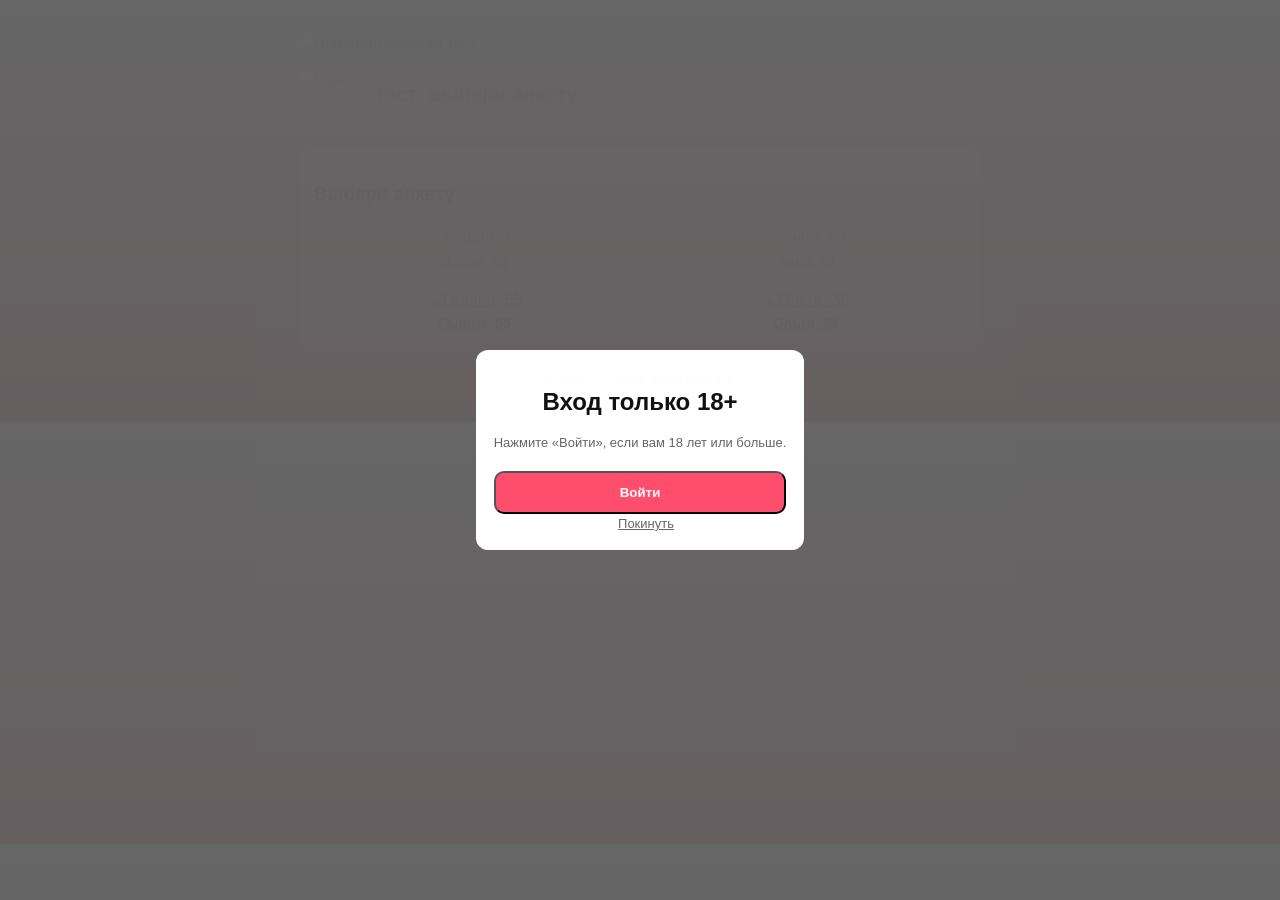
==== index.html @ aad027cb "Add files via upload" ====
<!doctype html>
<html lang="ru">
<head>
<meta charset="utf-8">
<meta name="viewport" content="width=device-width,initial-scale=1">
<title>Знакомства рядом — быстрый тест</title>
<meta name="description" content="Пройди быстрый тест и найди пару. Только 18+.">
<link rel="icon" href="images/maria45.jpg">
<style>
:root { --accent:#ff4d6d; --bg:#fff; --muted:#666; --card:#ffffff; }
* { box-sizing:border-box; font-family:Inter, Roboto, Arial, sans-serif }
body { margin:0; background:linear-gradient(180deg,#fff,#ffeef2); color:#111 }
.container { max-width:720px; margin:0 auto; padding:18px }
.header { display:flex; gap:12px; align-items:center; margin-top:18px }
.logo { width:64px; height:64px; border-radius:12px; overflow:hidden; flex:0 0 64px }
.logo img { width:100%; height:100%; object-fit:cover }
.h1 { font-size:20px; font-weight:700 }
.card { background:var(--card); padding:16px; border-radius:14px; box-shadow:0 8px 24px rgba(18,18,18,0.06); margin-top:14px }
.btn { display:inline-block; padding:12px 18px; border-radius:10px; background:var(--accent); color:#fff; text-decoration:none; font-weight:700; width:100%; margin-top:8px }
.small { font-size:13px; color:var(--muted) }
.grid { display:grid; grid-template-columns:1fr 1fr; gap:10px; margin-top:12px }
.avatar { border-radius:10px; overflow:hidden; background:#fff; text-align:center; padding:6px; }
.avatar img { width:100%; border-radius:10px; transition:transform .2s }
.avatar img:hover { transform:scale(1.05) }
.avatar p { margin:6px 0 0; font-size:14px; font-weight:600; }
.footer { margin:18px 0; text-align:center; color:var(--muted); font-size:13px }
.age-gate { position:fixed; inset:0; background:rgba(0,0,0,0.6); display:flex; align-items:center; justify-content:center; padding:20px }
.age-gate .box { background:#fff; padding:18px; border-radius:12px; max-width:420px; text-align:center }
.cover { margin-top:16px; border-radius:14px; overflow:hidden }
.cover img { width:100%; border-radius:14px }
</style>
</head>
<body>
<div id="ageGate" class="age-gate" aria-hidden="false">
  <div class="box">
    <h2>Вход только 18+</h2>
    <p class="small">Нажмите «Войти», если вам 18 лет или больше.</p>
    <div style="margin-top:12px">
      <button id="enterBtn" class="btn">Войти</button>
      <a href="#" id="leaveBtn" style="margin-left:12px" class="small">Покинуть</a>
    </div>
  </div>
</div>

<div class="container" id="page" style="opacity:0.01">
  <!-- Обложка -->
  <div class="cover">
    <img src="images/cover.jpg" alt="Психологический тест">
  </div>

  <div class="header">
    <div class="logo"><img src="images/maria45.jpg" alt="logo"></div>
    <div>
      <div class="h1">Тест: выбери анкету</div>
      <div class="small">Выбор девушки рядом</div>
    </div>
  </div>

  <div class="card" role="main">
    <h3>Выбери анкету</h3>
    <div class="grid">
      <a href="https://chmpmrm.flirt-hotlady.com/wdk2cxh" target="_blank" rel="noopener" class="avatar">
        <img src="images/maria45.jpg" alt="Мария, 45">
        <p>Мария, 45</p>
      </a>
      <a href="https://chmpmrm.flirt-hotlady.com/wdk2cxh" target="_blank" rel="noopener" class="avatar">
        <img src="images/anna40.jpg" alt="Анна, 40">
        <p>Анна, 40</p>
      </a>
      <a href="https://chmpmrm.flirt-hotlady.com/wdk2cxh" target="_blank" rel="noopener" class="avatar">
        <img src="images/galina55.jpg" alt="Галина, 55">
        <p>Галина, 55</p>
      </a>
      <a href="https://chmpmrm.flirt-hotlady.com/wdk2cxh" target="_blank" rel="noopener" class="avatar">
        <img src="images/olga38.jpg" alt="Ольга, 38">
        <p>Ольга, 38</p>
      </a>
    </div>
  </div>

  <div class="footer small">© 2025 — Только для взрослых.</div>
</div>

<script>
document.getElementById('enterBtn').addEventListener('click', ()=>{
  document.getElementById('ageGate').style.display='none';
  document.getElementById('page').style.opacity=1;
});
document.getElementById('leaveBtn').addEventListener('click', ()=>{ window.location.href='https://google.com'; });
</script>
</body>
</html>
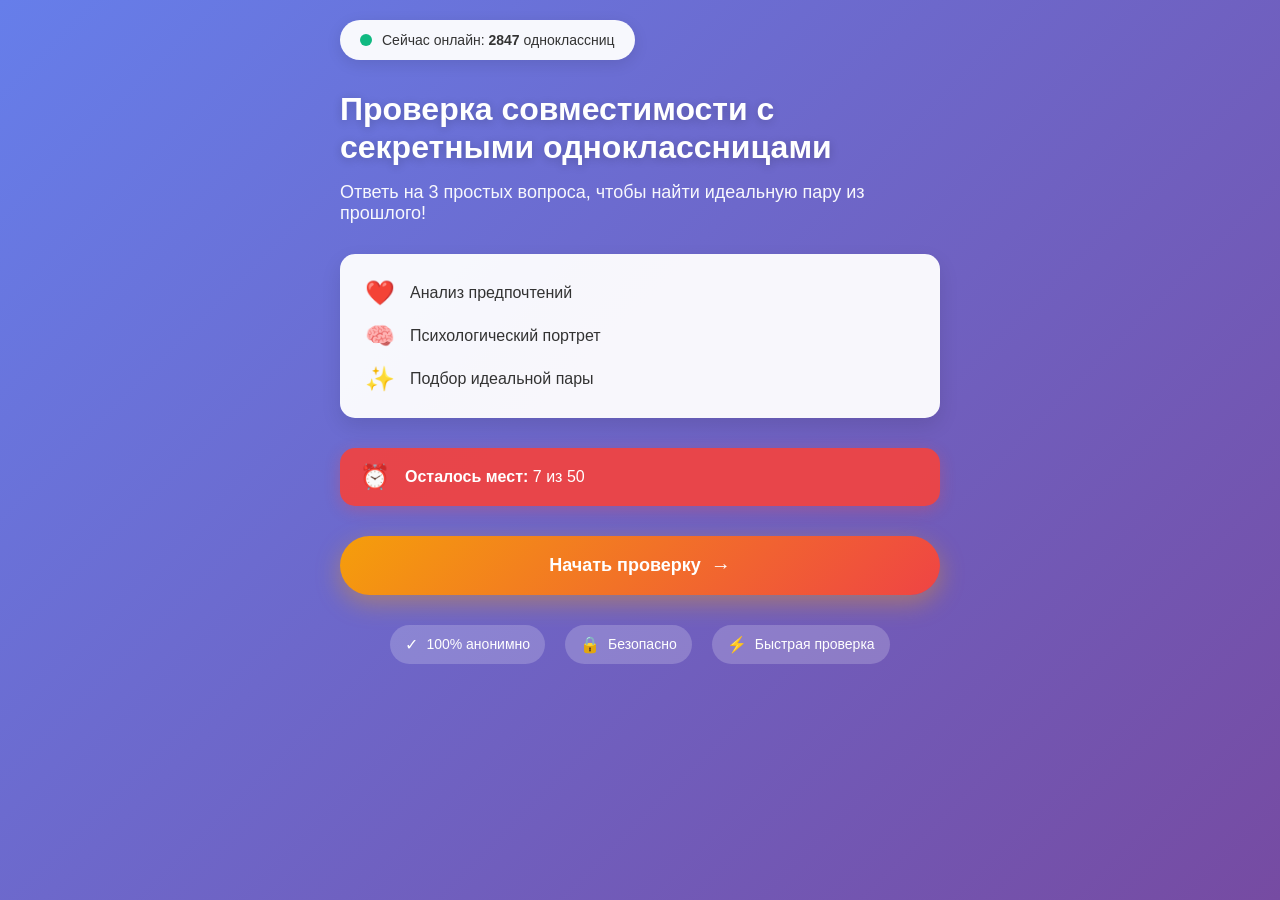
==== commit 2ada1ca7: "Add files via upload" ====
--- a/index.html
+++ b/index.html
@@ -1,92 +1,268 @@
-<!doctype html>
+<!DOCTYPE html>
 <html lang="ru">
 <head>
-<meta charset="utf-8">
-<meta name="viewport" content="width=device-width,initial-scale=1">
-<title>Знакомства рядом — быстрый тест</title>
-<meta name="description" content="Пройди быстрый тест и найди пару. Только 18+.">
-<link rel="icon" href="images/maria45.jpg">
-<style>
-:root { --accent:#ff4d6d; --bg:#fff; --muted:#666; --card:#ffffff; }
-* { box-sizing:border-box; font-family:Inter, Roboto, Arial, sans-serif }
-body { margin:0; background:linear-gradient(180deg,#fff,#ffeef2); color:#111 }
-.container { max-width:720px; margin:0 auto; padding:18px }
-.header { display:flex; gap:12px; align-items:center; margin-top:18px }
-.logo { width:64px; height:64px; border-radius:12px; overflow:hidden; flex:0 0 64px }
-.logo img { width:100%; height:100%; object-fit:cover }
-.h1 { font-size:20px; font-weight:700 }
-.card { background:var(--card); padding:16px; border-radius:14px; box-shadow:0 8px 24px rgba(18,18,18,0.06); margin-top:14px }
-.btn { display:inline-block; padding:12px 18px; border-radius:10px; background:var(--accent); color:#fff; text-decoration:none; font-weight:700; width:100%; margin-top:8px }
-.small { font-size:13px; color:var(--muted) }
-.grid { display:grid; grid-template-columns:1fr 1fr; gap:10px; margin-top:12px }
-.avatar { border-radius:10px; overflow:hidden; background:#fff; text-align:center; padding:6px; }
-.avatar img { width:100%; border-radius:10px; transition:transform .2s }
-.avatar img:hover { transform:scale(1.05) }
-.avatar p { margin:6px 0 0; font-size:14px; font-weight:600; }
-.footer { margin:18px 0; text-align:center; color:var(--muted); font-size:13px }
-.age-gate { position:fixed; inset:0; background:rgba(0,0,0,0.6); display:flex; align-items:center; justify-content:center; padding:20px }
-.age-gate .box { background:#fff; padding:18px; border-radius:12px; max-width:420px; text-align:center }
-.cover { margin-top:16px; border-radius:14px; overflow:hidden }
-.cover img { width:100%; border-radius:14px }
-</style>
+    <meta charset="UTF-8">
+    <meta name="viewport" content="width=device-width, initial-scale=1.0">
+    <title>Секретные одноклассницы 🤫</title>
+    <link rel="stylesheet" href="style.css">
 </head>
 <body>
-<div id="ageGate" class="age-gate" aria-hidden="false">
-  <div class="box">
-    <h2>Вход только 18+</h2>
-    <p class="small">Нажмите «Войти», если вам 18 лет или больше.</p>
-    <div style="margin-top:12px">
-      <button id="enterBtn" class="btn">Войти</button>
-      <a href="#" id="leaveBtn" style="margin-left:12px" class="small">Покинуть</a>
-    </div>
-  </div>
-</div>
-
-<div class="container" id="page" style="opacity:0.01">
-  <!-- Обложка -->
-  <div class="cover">
-    <img src="images/cover.jpg" alt="Психологический тест">
-  </div>
-
-  <div class="header">
-    <div class="logo"><img src="images/maria45.jpg" alt="logo"></div>
-    <div>
-      <div class="h1">Тест: выбери анкету</div>
-      <div class="small">Выбор девушки рядом</div>
-    </div>
-  </div>
-
-  <div class="card" role="main">
-    <h3>Выбери анкету</h3>
-    <div class="grid">
-      <a href="https://chmpmrm.flirt-hotlady.com/wdk2cxh" target="_blank" rel="noopener" class="avatar">
-        <img src="images/maria45.jpg" alt="Мария, 45">
-        <p>Мария, 45</p>
-      </a>
-      <a href="https://chmpmrm.flirt-hotlady.com/wdk2cxh" target="_blank" rel="noopener" class="avatar">
-        <img src="images/anna40.jpg" alt="Анна, 40">
-        <p>Анна, 40</p>
-      </a>
-      <a href="https://chmpmrm.flirt-hotlady.com/wdk2cxh" target="_blank" rel="noopener" class="avatar">
-        <img src="images/galina55.jpg" alt="Галина, 55">
-        <p>Галина, 55</p>
-      </a>
-      <a href="https://chmpmrm.flirt-hotlady.com/wdk2cxh" target="_blank" rel="noopener" class="avatar">
-        <img src="images/olga38.jpg" alt="Ольга, 38">
-        <p>Ольга, 38</p>
-      </a>
-    </div>
-  </div>
-
-  <div class="footer small">© 2025 — Только для взрослых.</div>
-</div>
-
-<script>
-document.getElementById('enterBtn').addEventListener('click', ()=>{
-  document.getElementById('ageGate').style.display='none';
-  document.getElementById('page').style.opacity=1;
-});
-document.getElementById('leaveBtn').addEventListener('click', ()=>{ window.location.href='https://google.com'; });
-</script>
+    <!-- Шаг 1: Проверка совместимости -->
+    <div id="step1" class="step active">
+        <div class="container">
+            <div class="header-badge">
+                <span class="pulse-dot"></span>
+                <span class="online-text">Сейчас онлайн: <strong id="onlineCount">2847</strong> одноклассниц</span>
+            </div>
+            
+            <h1 class="main-title">Проверка совместимости с секретными одноклассницами</h1>
+            <p class="subtitle">Ответь на 3 простых вопроса, чтобы найти идеальную пару из прошлого!</p>
+            
+            <div class="compatibility-check">
+                <div class="check-item">
+                    <span class="check-icon">❤️</span>
+                    <span>Анализ предпочтений</span>
+                </div>
+                <div class="check-item">
+                    <span class="check-icon">🧠</span>
+                    <span>Психологический портрет</span>
+                </div>
+                <div class="check-item">
+                    <span class="check-icon">✨</span>
+                    <span>Подбор идеальной пары</span>
+                </div>
+            </div>
+
+            <div class="urgency-timer">
+                <div class="timer-icon">⏰</div>
+                <div class="timer-text">
+                    <strong>Осталось мест:</strong> <span id="spotsLeft">7</span> из 50
+                </div>
+            </div>
+
+            <button class="btn-primary" onclick="nextStep(2)">
+                Начать проверку
+                <span class="btn-arrow">→</span>
+            </button>
+
+            <div class="trust-badges">
+                <div class="badge-item">
+                    <span class="badge-icon">✓</span>
+                    <span>100% анонимно</span>
+                </div>
+                <div class="badge-item">
+                    <span class="badge-icon">🔒</span>
+                    <span>Безопасно</span>
+                </div>
+                <div class="badge-item">
+                    <span class="badge-icon">⚡</span>
+                    <span>Быстрая проверка</span>
+                </div>
+            </div>
+        </div>
+    </div>
+
+    <!-- Шаг 2: Вопрос о цели -->
+    <div id="step2" class="step">
+        <div class="container">
+            <div class="progress-bar">
+                <div class="progress-fill" style="width: 25%"></div>
+            </div>
+            <span class="step-counter">Вопрос 1 из 3</span>
+            
+            <h2 class="question-title">Что ты ищешь в однокласснице?</h2>
+            
+            <div class="options-grid">
+                <div class="option-card" onclick="selectOption(this, 3)">
+                    <div class="option-emoji">💬</div>
+                    <div class="option-text">Приятное общение</div>
+                </div>
+                <div class="option-card" onclick="selectOption(this, 3)">
+                    <div class="option-emoji">🔥</div>
+                    <div class="option-text">Встречи без обязательств</div>
+                </div>
+                <div class="option-card" onclick="selectOption(this, 3)">
+                    <div class="option-emoji">❤️</div>
+                    <div class="option-text">Серьезные отношения</div>
+                </div>
+                <div class="option-card" onclick="selectOption(this, 3)">
+                    <div class="option-emoji">🎯</div>
+                    <div class="option-text">Посмотрю, что получится</div>
+                </div>
+            </div>
+        </div>
+    </div>
+
+    <!-- Шаг 3: Вопрос о возрасте -->
+    <div id="step3" class="step">
+        <div class="container">
+            <div class="progress-bar">
+                <div class="progress-fill" style="width: 50%"></div>
+            </div>
+            <span class="step-counter">Вопрос 2 из 3</span>
+            
+            <h2 class="question-title">Какой возраст одноклассницы тебя привлекает?</h2>
+            
+            <div class="options-grid">
+                <div class="option-card" onclick="selectOption(this, 4)">
+                    <div class="option-emoji">👩</div>
+                    <div class="option-text">25-35 лет</div>
+                </div>
+                <div class="option-card" onclick="selectOption(this, 4)">
+                    <div class="option-emoji">👱‍♀️</div>
+                    <div class="option-text">36-45 лет</div>
+                </div>
+                <div class="option-card" onclick="selectOption(this, 4)">
+                    <div class="option-emoji">👵</div>
+                    <div class="option-text">46-55 лет</div>
+                </div>
+                <div class="option-card" onclick="selectOption(this, 4)">
+                    <div class="option-emoji">👑</div>
+                    <div class="option-text">56+ лет</div>
+                </div>
+            </div>
+        </div>
+    </div>
+
+    <!-- Шаг 4: Вопрос о готовности -->
+    <div id="step4" class="step">
+        <div class="container">
+            <div class="progress-bar">
+                <div class="progress-fill" style="width: 100%"></div>
+            </div>
+            <span class="step-counter">Последний вопрос</span>
+            
+            <h2 class="question-title">Готов встретиться с одноклассницей сегодня?</h2>
+            
+            <div class="options-grid">
+                <div class="option-card" onclick="selectOption(this, 5)">
+                    <div class="option-emoji">✅</div>
+                    <div class="option-text">Да, готов!</div>
+                </div>
+                <div class="option-card" onclick="selectOption(this, 5)">
+                    <div class="option-emoji">📅</div>
+                    <div class="option-text">В ближайшие дни</div>
+                </div>
+                <div class="option-card" onclick="selectOption(this, 5)">
+                    <div class="option-emoji">🤔</div>
+                    <div class="option-text">Пока не уверен</div>
+                </div>
+            </div>
+        </div>
+    </div>
+
+    <!-- Шаг 5: Результаты с анкетами -->
+    <div id="step5" class="step">
+        <div class="container">
+            <div class="success-badge">
+                <span class="success-icon">🎉</span>
+                <h2 class="success-title">Отлично! Мы подобрали для тебя секретных одноклассниц</h2>
+                <p class="success-subtitle">Они ждут твоего сообщения прямо сейчас</p>
+            </div>
+
+            <div class="matched-count">
+                <div class="count-circle">
+                    <span class="count-number" id="matchCount">0</span>
+                    <span class="count-label">совпадений</span>
+                </div>
+            </div>
+
+            <div class="profiles-list">
+                <div class="profile-item">
+                    <div class="profile-photo">
+                        <img src="images/girl1.jpg" alt="Анкета">
+                        <span class="online-indicator"></span>
+                    </div>
+                    <div class="profile-info">
+                        <h3 class="profile-name">Елена, 35</h3>
+                        <p class="profile-location">📍 0.5 км от тебя</p>
+                        <p class="profile-status-text">Онлайн • Ищет встречи</p>
+                    </div>
+                    <a href="https://chmpmrm.flirt-hotlady.com/wdk2cxh" class="btn-chat" target="_blank">
+                        Написать 💬
+                    </a>
+                </div>
+
+                <div class="profile-item">
+                    <div class="profile-photo">
+                        <img src="images/girl2.jpg" alt="Анкета">
+                        <span class="online-indicator"></span>
+                    </div>
+                    <div class="profile-info">
+                        <h3 class="profile-name">Ольга, 46</h3>
+                        <p class="profile-location">📍 1.1 км от тебя</p>
+                        <p class="profile-status-text">Онлайн • Хочет познакомиться</p>
+                    </div>
+                    <a href="https://chmpmrm.flirt-hotlady.com/wdk2cxh" class="btn-chat" target="_blank">
+                        Написать 💬
+                    </a>
+                </div>
+
+                <div class="profile-item">
+                    <div class="profile-photo">
+                        <img src="images/girl3.jpg" alt="Анкета">
+                        <span class="online-indicator"></span>
+                    </div>
+                    <div class="profile-info">
+                        <h3 class="profile-name">Ирина, 57</h3>
+                        <p class="profile-location">📍 1.8 км от тебя</p>
+                        <p class="profile-status-text">Онлайн • Открыта к общению</p>
+                    </div>
+                    <a href="https://chmpmrm.flirt-hotlady.com/wdk2cxh" class="btn-chat" target="_blank">
+                        Написать 💬
+                    </a>
+                </div>
+
+                <div class="profile-item">
+                    <div class="profile-photo">
+                        <img src="images/girl4.jpg" alt="Анкета">
+                        <span class="online-indicator"></span>
+                    </div>
+                    <div class="profile-info">
+                        <h3 class="profile-name">Светлана, 49</h3>
+                        <p class="profile-location">📍 2.3 км от тебя</p>
+                        <p class="profile-status-text">Онлайн • Ищет флирт</p>
+                    </div>
+                    <a href="https://chmpmrm.flirt-hotlady.com/wdk2cxh" class="btn-chat" target="_blank">
+                        Написать 💬
+                    </a>
+                </div>
+
+                <div class="profile-item">
+                    <div class="profile-photo">
+                        <img src="images/girl5.jpg" alt="Анкета">
+                        <span class="online-indicator"></span>
+                    </div>
+                    <div class="profile-info">
+                        <h3 class="profile-name">Наталья, 42</h3>
+                        <p class="profile-location">📍 0.9 км от тебя</p>
+                        <p class="profile-status-text">Онлайн • Готова к встрече</p>
+                    </div>
+                    <a href="https://chmpmrm.flirt-hotlady.com/wdk2cxh" class="btn-chat" target="_blank">
+                        Написать 💬
+                    </a>
+                </div>
+            </div>
+
+            <div class="urgency-warning">
+                <div class="warning-icon">⚠️</div>
+                <div class="warning-text">
+                    <strong>Внимание!</strong> Анкеты доступны ограниченное время. Не упусти шанс!
+                </div>
+            </div>
+
+            <a href="https://chmpmrm.flirt-hotlady.com/wdk2cxh" class="btn-primary btn-large" target="_blank">
+                Посмотреть все анкеты
+                <span class="btn-arrow">→</span>
+            </a>
+
+            <div class="security-note">
+                🔒 Все данные защищены. Твоя конфиденциальность гарантирована
+            </div>
+        </div>
+    </div>
+
+    <script src="script.js"></script>
 </body>
-</html>+</html>
+
--- a/style.css
+++ b/style.css
@@ -0,0 +1,516 @@
+* {
+    margin: 0;
+    padding: 0;
+    box-sizing: border-box;
+}
+
+body {
+    font-family: -apple-system, BlinkMacSystemFont, 'Segoe UI', Roboto, 'Helvetica Neue', Arial, sans-serif;
+    background: linear-gradient(135deg, #667eea 0%, #764ba2 100%);
+    min-height: 100vh;
+    padding: 20px;
+    color: #333;
+}
+
+.container {
+    max-width: 600px;
+    margin: 0 auto;
+}
+
+/* Шаги */
+.step {
+    display: none;
+    animation: fadeIn 0.5s ease-in-out;
+}
+
+.step.active {
+    display: block;
+}
+
+@keyframes fadeIn {
+    from {
+        opacity: 0;
+        transform: translateY(20px);
+    }
+    to {
+        opacity: 1;
+        transform: translateY(0);
+    }
+}
+
+/* Заголовки */
+.header-badge {
+    background: rgba(255, 255, 255, 0.95);
+    padding: 12px 20px;
+    border-radius: 50px;
+    display: inline-flex;
+    align-items: center;
+    gap: 10px;
+    margin-bottom: 30px;
+    box-shadow: 0 4px 15px rgba(0, 0, 0, 0.1);
+}
+
+.pulse-dot {
+    width: 12px;
+    height: 12px;
+    background: #10b981;
+    border-radius: 50%;
+    animation: pulse 2s infinite;
+}
+
+@keyframes pulse {
+    0%, 100% {
+        opacity: 1;
+        transform: scale(1);
+    }
+    50% {
+        opacity: 0.5;
+        transform: scale(1.2);
+    }
+}
+
+.online-text {
+    color: #333;
+    font-size: 14px;
+}
+
+.main-title {
+    font-size: 32px;
+    font-weight: 800;
+    color: white;
+    margin-bottom: 15px;
+    text-shadow: 0 2px 10px rgba(0, 0, 0, 0.2);
+    line-height: 1.2;
+}
+
+.subtitle {
+    font-size: 18px;
+    color: rgba(255, 255, 255, 0.95);
+    margin-bottom: 30px;
+}
+
+/* Секция проверки совместимости */
+.compatibility-check {
+    background: rgba(255, 255, 255, 0.95);
+    padding: 25px;
+    border-radius: 15px;
+    margin-bottom: 30px;
+    box-shadow: 0 8px 20px rgba(0, 0, 0, 0.1);
+}
+
+.check-item {
+    display: flex;
+    align-items: center;
+    gap: 15px;
+    font-size: 16px;
+    color: #333;
+    margin-bottom: 15px;
+}
+
+.check-item:last-child {
+    margin-bottom: 0;
+}
+
+.check-icon {
+    font-size: 24px;
+    flex-shrink: 0;
+}
+
+/* Таймер срочности */
+.urgency-timer {
+    background: rgba(239, 68, 68, 0.95);
+    color: white;
+    padding: 15px 20px;
+    border-radius: 15px;
+    display: flex;
+    align-items: center;
+    gap: 15px;
+    margin-bottom: 30px;
+    box-shadow: 0 4px 15px rgba(239, 68, 68, 0.3);
+}
+
+.timer-icon {
+    font-size: 24px;
+}
+
+.timer-text {
+    font-size: 16px;
+}
+
+/* Кнопки */
+.btn-primary {
+    background: linear-gradient(135deg, #f59e0b 0%, #ef4444 100%);
+    color: white;
+    border: none;
+    padding: 18px 40px;
+    border-radius: 50px;
+    font-size: 18px;
+    font-weight: 700;
+    cursor: pointer;
+    width: 100%;
+    display: flex;
+    align-items: center;
+    justify-content: center;
+    gap: 10px;
+    box-shadow: 0 8px 25px rgba(245, 158, 11, 0.4);
+    transition: all 0.3s ease;
+    text-decoration: none;
+}
+
+.btn-primary:hover {
+    transform: translateY(-3px);
+    box-shadow: 0 12px 35px rgba(245, 158, 11, 0.5);
+}
+
+.btn-primary:active {
+    transform: translateY(-1px);
+}
+
+.btn-arrow {
+    font-size: 20px;
+    transition: transform 0.3s ease;
+}
+
+.btn-primary:hover .btn-arrow {
+    transform: translateX(5px);
+}
+
+.btn-large {
+    padding: 20px 40px;
+    font-size: 20px;
+    margin-top: 20px;
+}
+
+/* Значки доверия */
+.trust-badges {
+    display: flex;
+    justify-content: center;
+    gap: 20px;
+    margin-top: 30px;
+    flex-wrap: wrap;
+}
+
+.badge-item {
+    display: flex;
+    align-items: center;
+    gap: 8px;
+    color: white;
+    font-size: 14px;
+    background: rgba(255, 255, 255, 0.2);
+    padding: 10px 15px;
+    border-radius: 25px;
+}
+
+.badge-icon {
+    font-size: 16px;
+}
+
+/* Прогресс бар */
+.progress-bar {
+    width: 100%;
+    height: 8px;
+    background: rgba(255, 255, 255, 0.3);
+    border-radius: 10px;
+    overflow: hidden;
+    margin-bottom: 15px;
+}
+
+.progress-fill {
+    height: 100%;
+    background: linear-gradient(90deg, #10b981 0%, #059669 100%);
+    transition: width 0.5s ease;
+    border-radius: 10px;
+}
+
+.step-counter {
+    color: white;
+    font-size: 14px;
+    font-weight: 600;
+    display: block;
+    margin-bottom: 20px;
+}
+
+/* Вопросы */
+.question-title {
+    font-size: 28px;
+    font-weight: 800;
+    color: white;
+    margin-bottom: 30px;
+    text-shadow: 0 2px 10px rgba(0, 0, 0, 0.2);
+}
+
+/* Варианты ответов */
+.options-grid {
+    display: grid;
+    grid-template-columns: repeat(2, 1fr);
+    gap: 15px;
+}
+
+.option-card {
+    background: white;
+    padding: 25px 20px;
+    border-radius: 15px;
+    cursor: pointer;
+    transition: all 0.3s ease;
+    box-shadow: 0 4px 15px rgba(0, 0, 0, 0.1);
+    text-align: center;
+}
+
+.option-card:hover {
+    transform: translateY(-5px);
+    box-shadow: 0 8px 25px rgba(0, 0, 0, 0.15);
+    background: linear-gradient(135deg, #f59e0b 0%, #ef4444 100%);
+    color: white;
+}
+
+.option-card:hover .option-emoji {
+    transform: scale(1.2);
+}
+
+.option-card.selected {
+    background: linear-gradient(135deg, #10b981 0%, #059669 100%);
+    color: white;
+    transform: scale(1.05);
+}
+
+.option-emoji {
+    font-size: 40px;
+    margin-bottom: 10px;
+    transition: transform 0.3s ease;
+}
+
+.option-text {
+    font-size: 16px;
+    font-weight: 600;
+}
+
+/* Результаты */
+.success-badge {
+    background: white;
+    padding: 30px;
+    border-radius: 20px;
+    text-align: center;
+    margin-bottom: 30px;
+    box-shadow: 0 8px 25px rgba(0, 0, 0, 0.1);
+}
+
+.success-icon {
+    font-size: 60px;
+    display: block;
+    margin-bottom: 15px;
+}
+
+.success-title {
+    font-size: 26px;
+    font-weight: 800;
+    color: #333;
+    margin-bottom: 10px;
+}
+
+.success-subtitle {
+    font-size: 16px;
+    color: #666;
+}
+
+.matched-count {
+    text-align: center;
+    margin-bottom: 30px;
+}
+
+.count-circle {
+    display: inline-flex;
+    flex-direction: column;
+    align-items: center;
+    justify-content: center;
+    width: 120px;
+    height: 120px;
+    background: linear-gradient(135deg, #10b981 0%, #059669 100%);
+    border-radius: 50%;
+    box-shadow: 0 8px 25px rgba(16, 185, 129, 0.4);
+}
+
+.count-number {
+    font-size: 48px;
+    font-weight: 800;
+    color: white;
+}
+
+.count-label {
+    font-size: 14px;
+    color: white;
+    font-weight: 600;
+}
+
+/* Список профилей */
+.profiles-list {
+    display: flex;
+    flex-direction: column;
+    gap: 15px;
+    margin-bottom: 30px;
+}
+
+.profile-item {
+    background: white;
+    padding: 20px;
+    border-radius: 15px;
+    display: flex;
+    align-items: center;
+    gap: 15px;
+    box-shadow: 0 4px 15px rgba(0, 0, 0, 0.1);
+    transition: transform 0.3s ease;
+}
+
+.profile-item:hover {
+    transform: translateY(-3px);
+    box-shadow: 0 8px 25px rgba(0, 0, 0, 0.15);
+}
+
+.profile-photo {
+    position: relative;
+    flex-shrink: 0;
+}
+
+.profile-photo img {
+    width: 80px;
+    height: 80px;
+    border-radius: 50%;
+    object-fit: cover;
+}
+
+.online-indicator {
+    position: absolute;
+    bottom: 5px;
+    right: 5px;
+    width: 16px;
+    height: 16px;
+    background: #10b981;
+    border: 3px solid white;
+    border-radius: 50%;
+    animation: pulse 2s infinite;
+}
+
+.profile-info {
+    flex-grow: 1;
+}
+
+.profile-name {
+    font-size: 18px;
+    font-weight: 700;
+    color: #333;
+    margin-bottom: 5px;
+}
+
+.profile-location {
+    font-size: 14px;
+    color: #666;
+    margin-bottom: 3px;
+}
+
+.profile-status-text {
+    font-size: 13px;
+    color: #10b981;
+    font-weight: 600;
+}
+
+.btn-chat {
+    background: linear-gradient(135deg, #f59e0b 0%, #ef4444 100%);
+    color: white;
+    border: none;
+    padding: 12px 25px;
+    border-radius: 25px;
+    font-size: 14px;
+    font-weight: 700;
+    cursor: pointer;
+    text-decoration: none;
+    white-space: nowrap;
+    transition: all 0.3s ease;
+    box-shadow: 0 4px 15px rgba(245, 158, 11, 0.3);
+}
+
+.btn-chat:hover {
+    transform: scale(1.05);
+    box-shadow: 0 6px 20px rgba(245, 158, 11, 0.4);
+}
+
+/* Предупреждение о срочности */
+.urgency-warning {
+    background: rgba(239, 68, 68, 0.95);
+    color: white;
+    padding: 15px 20px;
+    border-radius: 15px;
+    display: flex;
+    align-items: center;
+    gap: 15px;
+    margin-bottom: 20px;
+    box-shadow: 0 4px 15px rgba(239, 68, 68, 0.3);
+}
+
+.warning-icon {
+    font-size: 24px;
+}
+
+.warning-text {
+    font-size: 14px;
+}
+
+/* Примечание о безопасности */
+.security-note {
+    text-align: center;
+    color: white;
+    font-size: 14px;
+    margin-top: 20px;
+    opacity: 0.9;
+}
+
+/* Адаптивность */
+@media (max-width: 600px) {
+    .main-title {
+        font-size: 26px;
+    }
+
+    .subtitle {
+        font-size: 16px;
+    }
+
+    .profiles-preview {
+        grid-template-columns: repeat(3, 1fr);
+        gap: 10px;
+    }
+
+    .profile-card img {
+        height: 150px;
+    }
+
+    .question-title {
+        font-size: 24px;
+    }
+
+    .options-grid {
+        grid-template-columns: 1fr;
+    }
+
+    .option-card {
+        padding: 20px;
+    }
+
+    .profile-item {
+        flex-direction: column;
+        text-align: center;
+    }
+
+    .btn-chat {
+        width: 100%;
+    }
+}
+
+@media (max-width: 400px) {
+    .profiles-preview {
+        grid-template-columns: repeat(2, 1fr);
+    }
+
+    .trust-badges {
+        flex-direction: column;
+        align-items: center;
+    }
+}
+
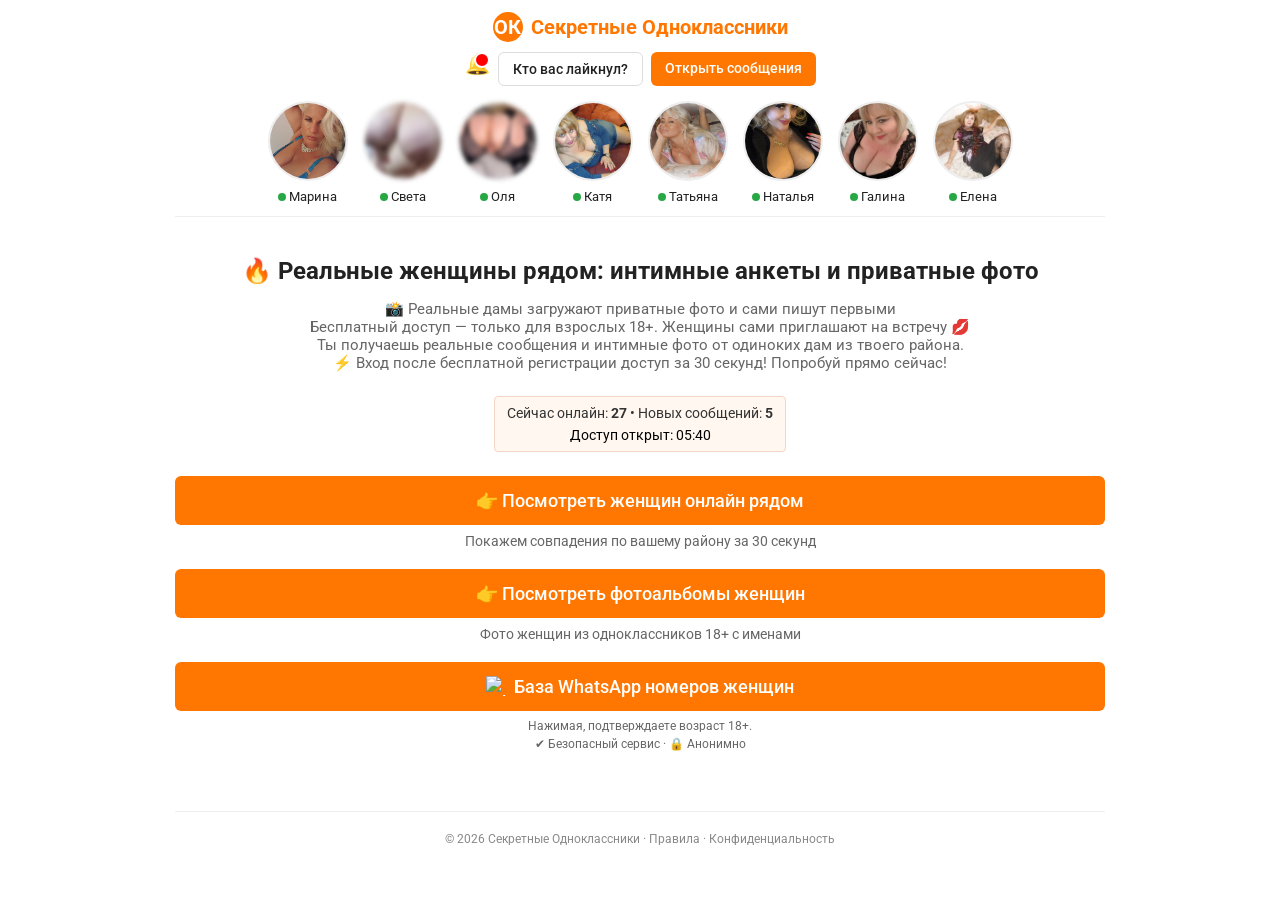
==== commit 0a76e9c8: "Add files via upload" ====
--- a/index.html
+++ b/index.html
@@ -1,268 +1,230 @@
-<!DOCTYPE html>
+<!doctype html>
 <html lang="ru">
 <head>
-    <meta charset="UTF-8">
-    <meta name="viewport" content="width=device-width, initial-scale=1.0">
-    <title>Секретные одноклассницы 🤫</title>
-    <link rel="stylesheet" href="style.css">
+  <meta charset="utf-8" />
+  <meta name="viewport" content="width=device-width, initial-scale=1" />
+  <title>👉 Одинокие женщины рядом ждут! Интимные фото и личные приглашения 🔞</title>
+  <meta name="description" content="Одинокие дамы и замужние женщины сами пишут первыми 💋 Делятся интимными фото и приглашают на встречу. Бесплатный доступ — только для взрослых 18+." />
+  <link rel="preconnect" href="https://fonts.googleapis.com">
+  <link rel="preconnect" href="https://fonts.gstatic.com" crossorigin>
+  <link href="https://fonts.googleapis.com/css2?family=Roboto:wght@400;500;700&display=swap" rel="stylesheet">
+  <style>
+    :root {
+      --bg: #ffffff;
+      --card: #fff7f0;
+      --muted: #666;
+      --text: #222;
+      --brand: #ff7700;
+      --brand-2: #ff9900;
+      --ring: rgba(255, 119, 0, .35);
+      --online: #28a745;
+    }
+    * { box-sizing: border-box; }
+    body { margin:0; font-family: Roboto, Arial, sans-serif; background: var(--bg); color: var(--text); }
+    a { color: inherit; text-decoration: none; }
+    .wrap { max-width: 960px; margin: 0 auto; padding: 0 15px; }
+    header { text-align:center; padding: 12px 0; border-bottom: 1px solid #eee; }
+    .logo { display:flex; align-items:center; justify-content:center; gap:8px; font-weight:700; font-size:20px; color: var(--brand); }
+    .logo-badge { width:30px; height:30px; border-radius:50%; background: var(--brand); display:flex; align-items:center; justify-content:center; color:#fff; font-weight:700; }
+
+    .header-actions { margin-top:10px; display:flex; justify-content:center; gap:8px; flex-wrap:wrap; }
+    .notif { position:relative; cursor:pointer; font-size:20px; }
+    .notif::after { content:''; position:absolute; top:0; right:0; width:12px; height:12px; border-radius:50%; background:red; border:2px solid #fff; animation: pulseBlink 1.5s infinite; }
+
+    @keyframes pulseBlink {
+      0% { transform: scale(1); opacity: 1; }
+      50% { transform: scale(1.5); opacity: 0.4; }
+      100% { transform: scale(1); opacity: 1; }
+    }
+
+    .btn { border:0; cursor:pointer; padding:8px 14px; font-weight:500; border-radius:6px; font-size:14px; display:block; }
+    .btn-primary { background: var(--brand); color:#fff; }
+    .btn-secondary { background: #fff; border:1px solid #ddd; color: var(--text); }
+
+    .avatars { margin-top:15px; display:flex; justify-content:center; gap:15px; flex-wrap:wrap; }
+    .avatar-card { text-align:center; }
+    .avatar-card img { width:80px; height:80px; border-radius:50%; object-fit:cover; border:2px solid #eee; }
+    .avatar-card .meta { margin-top:4px; font-size:13px; }
+    .online-dot { width:8px; height:8px; background:var(--online); border-radius:50%; display:inline-block; margin-right:3px; }
+
+    .hero { padding: 20px 0; text-align:center; }
+    .hero h1 { font-size:24px; margin-bottom:10px; }
+    .hero p { margin-bottom:14px; color: var(--muted); font-size:15px; }
+
+    .status-box { background: #fff7f0; border:1px solid #f5d6c6; padding:8px 12px; border-radius:4px; display:inline-block; margin:10px auto; font-size:14px; color:#333; }
+    .status-box b { font-weight:700; }
+    .timer { margin-top:6px; font-size:14px; color:#000; }
+
+    .cta { margin-top: 14px; text-align:center; }
+    .cta .btn { width:100%; font-size:18px; padding:14px; margin-top:12px; }
+    .cta-sub { margin-top:8px; font-size:14px; color: var(--muted); }
+    .note { font-size:12px; color: var(--muted); margin-top:8px; text-align:center; }
+    .trust { font-size:12px; color: var(--muted); margin-top:4px; text-align:center; }
+
+    footer { margin-top:40px; padding:20px 0; font-size:12px; color:#888; text-align:center; border-top:1px solid #eee; }
+
+    .toast {
+      position: fixed;
+      bottom: 20px;
+      right: 20px;
+      background: #333;
+      color: #fff;
+      padding: 12px 16px;
+      border-radius: 12px;
+      display: none;
+      max-width: 280px;
+      font-size: 15px;
+      cursor: pointer;
+      box-shadow: 0 4px 12px rgba(0,0,0,0.25);
+      opacity: 0;
+      transition: opacity 0.5s ease;
+      z-index: 9999;
+    }
+    .toast.show { display: block; opacity: 1; }
+
+    @media(max-width: 768px){
+      .avatar-card img { width:65px; height:65px; }
+      .hero h1 { font-size:20px; }
+      .hero p { font-size:14px; }
+    }
+  </style>
 </head>
 <body>
-    <!-- Шаг 1: Проверка совместимости -->
-    <div id="step1" class="step active">
-        <div class="container">
-            <div class="header-badge">
-                <span class="pulse-dot"></span>
-                <span class="online-text">Сейчас онлайн: <strong id="onlineCount">2847</strong> одноклассниц</span>
-            </div>
-            
-            <h1 class="main-title">Проверка совместимости с секретными одноклассницами</h1>
-            <p class="subtitle">Ответь на 3 простых вопроса, чтобы найти идеальную пару из прошлого!</p>
-            
-            <div class="compatibility-check">
-                <div class="check-item">
-                    <span class="check-icon">❤️</span>
-                    <span>Анализ предпочтений</span>
-                </div>
-                <div class="check-item">
-                    <span class="check-icon">🧠</span>
-                    <span>Психологический портрет</span>
-                </div>
-                <div class="check-item">
-                    <span class="check-icon">✨</span>
-                    <span>Подбор идеальной пары</span>
-                </div>
-            </div>
-
-            <div class="urgency-timer">
-                <div class="timer-icon">⏰</div>
-                <div class="timer-text">
-                    <strong>Осталось мест:</strong> <span id="spotsLeft">7</span> из 50
-                </div>
-            </div>
-
-            <button class="btn-primary" onclick="nextStep(2)">
-                Начать проверку
-                <span class="btn-arrow">→</span>
-            </button>
-
-            <div class="trust-badges">
-                <div class="badge-item">
-                    <span class="badge-icon">✓</span>
-                    <span>100% анонимно</span>
-                </div>
-                <div class="badge-item">
-                    <span class="badge-icon">🔒</span>
-                    <span>Безопасно</span>
-                </div>
-                <div class="badge-item">
-                    <span class="badge-icon">⚡</span>
-                    <span>Быстрая проверка</span>
-                </div>
-            </div>
-        </div>
-    </div>
-
-    <!-- Шаг 2: Вопрос о цели -->
-    <div id="step2" class="step">
-        <div class="container">
-            <div class="progress-bar">
-                <div class="progress-fill" style="width: 25%"></div>
-            </div>
-            <span class="step-counter">Вопрос 1 из 3</span>
-            
-            <h2 class="question-title">Что ты ищешь в однокласснице?</h2>
-            
-            <div class="options-grid">
-                <div class="option-card" onclick="selectOption(this, 3)">
-                    <div class="option-emoji">💬</div>
-                    <div class="option-text">Приятное общение</div>
-                </div>
-                <div class="option-card" onclick="selectOption(this, 3)">
-                    <div class="option-emoji">🔥</div>
-                    <div class="option-text">Встречи без обязательств</div>
-                </div>
-                <div class="option-card" onclick="selectOption(this, 3)">
-                    <div class="option-emoji">❤️</div>
-                    <div class="option-text">Серьезные отношения</div>
-                </div>
-                <div class="option-card" onclick="selectOption(this, 3)">
-                    <div class="option-emoji">🎯</div>
-                    <div class="option-text">Посмотрю, что получится</div>
-                </div>
-            </div>
-        </div>
-    </div>
-
-    <!-- Шаг 3: Вопрос о возрасте -->
-    <div id="step3" class="step">
-        <div class="container">
-            <div class="progress-bar">
-                <div class="progress-fill" style="width: 50%"></div>
-            </div>
-            <span class="step-counter">Вопрос 2 из 3</span>
-            
-            <h2 class="question-title">Какой возраст одноклассницы тебя привлекает?</h2>
-            
-            <div class="options-grid">
-                <div class="option-card" onclick="selectOption(this, 4)">
-                    <div class="option-emoji">👩</div>
-                    <div class="option-text">25-35 лет</div>
-                </div>
-                <div class="option-card" onclick="selectOption(this, 4)">
-                    <div class="option-emoji">👱‍♀️</div>
-                    <div class="option-text">36-45 лет</div>
-                </div>
-                <div class="option-card" onclick="selectOption(this, 4)">
-                    <div class="option-emoji">👵</div>
-                    <div class="option-text">46-55 лет</div>
-                </div>
-                <div class="option-card" onclick="selectOption(this, 4)">
-                    <div class="option-emoji">👑</div>
-                    <div class="option-text">56+ лет</div>
-                </div>
-            </div>
-        </div>
-    </div>
-
-    <!-- Шаг 4: Вопрос о готовности -->
-    <div id="step4" class="step">
-        <div class="container">
-            <div class="progress-bar">
-                <div class="progress-fill" style="width: 100%"></div>
-            </div>
-            <span class="step-counter">Последний вопрос</span>
-            
-            <h2 class="question-title">Готов встретиться с одноклассницей сегодня?</h2>
-            
-            <div class="options-grid">
-                <div class="option-card" onclick="selectOption(this, 5)">
-                    <div class="option-emoji">✅</div>
-                    <div class="option-text">Да, готов!</div>
-                </div>
-                <div class="option-card" onclick="selectOption(this, 5)">
-                    <div class="option-emoji">📅</div>
-                    <div class="option-text">В ближайшие дни</div>
-                </div>
-                <div class="option-card" onclick="selectOption(this, 5)">
-                    <div class="option-emoji">🤔</div>
-                    <div class="option-text">Пока не уверен</div>
-                </div>
-            </div>
-        </div>
-    </div>
-
-    <!-- Шаг 5: Результаты с анкетами -->
-    <div id="step5" class="step">
-        <div class="container">
-            <div class="success-badge">
-                <span class="success-icon">🎉</span>
-                <h2 class="success-title">Отлично! Мы подобрали для тебя секретных одноклассниц</h2>
-                <p class="success-subtitle">Они ждут твоего сообщения прямо сейчас</p>
-            </div>
-
-            <div class="matched-count">
-                <div class="count-circle">
-                    <span class="count-number" id="matchCount">0</span>
-                    <span class="count-label">совпадений</span>
-                </div>
-            </div>
-
-            <div class="profiles-list">
-                <div class="profile-item">
-                    <div class="profile-photo">
-                        <img src="images/girl1.jpg" alt="Анкета">
-                        <span class="online-indicator"></span>
-                    </div>
-                    <div class="profile-info">
-                        <h3 class="profile-name">Елена, 35</h3>
-                        <p class="profile-location">📍 0.5 км от тебя</p>
-                        <p class="profile-status-text">Онлайн • Ищет встречи</p>
-                    </div>
-                    <a href="https://chmpmrm.flirt-hotlady.com/wdk2cxh" class="btn-chat" target="_blank">
-                        Написать 💬
-                    </a>
-                </div>
-
-                <div class="profile-item">
-                    <div class="profile-photo">
-                        <img src="images/girl2.jpg" alt="Анкета">
-                        <span class="online-indicator"></span>
-                    </div>
-                    <div class="profile-info">
-                        <h3 class="profile-name">Ольга, 46</h3>
-                        <p class="profile-location">📍 1.1 км от тебя</p>
-                        <p class="profile-status-text">Онлайн • Хочет познакомиться</p>
-                    </div>
-                    <a href="https://chmpmrm.flirt-hotlady.com/wdk2cxh" class="btn-chat" target="_blank">
-                        Написать 💬
-                    </a>
-                </div>
-
-                <div class="profile-item">
-                    <div class="profile-photo">
-                        <img src="images/girl3.jpg" alt="Анкета">
-                        <span class="online-indicator"></span>
-                    </div>
-                    <div class="profile-info">
-                        <h3 class="profile-name">Ирина, 57</h3>
-                        <p class="profile-location">📍 1.8 км от тебя</p>
-                        <p class="profile-status-text">Онлайн • Открыта к общению</p>
-                    </div>
-                    <a href="https://chmpmrm.flirt-hotlady.com/wdk2cxh" class="btn-chat" target="_blank">
-                        Написать 💬
-                    </a>
-                </div>
-
-                <div class="profile-item">
-                    <div class="profile-photo">
-                        <img src="images/girl4.jpg" alt="Анкета">
-                        <span class="online-indicator"></span>
-                    </div>
-                    <div class="profile-info">
-                        <h3 class="profile-name">Светлана, 49</h3>
-                        <p class="profile-location">📍 2.3 км от тебя</p>
-                        <p class="profile-status-text">Онлайн • Ищет флирт</p>
-                    </div>
-                    <a href="https://chmpmrm.flirt-hotlady.com/wdk2cxh" class="btn-chat" target="_blank">
-                        Написать 💬
-                    </a>
-                </div>
-
-                <div class="profile-item">
-                    <div class="profile-photo">
-                        <img src="images/girl5.jpg" alt="Анкета">
-                        <span class="online-indicator"></span>
-                    </div>
-                    <div class="profile-info">
-                        <h3 class="profile-name">Наталья, 42</h3>
-                        <p class="profile-location">📍 0.9 км от тебя</p>
-                        <p class="profile-status-text">Онлайн • Готова к встрече</p>
-                    </div>
-                    <a href="https://chmpmrm.flirt-hotlady.com/wdk2cxh" class="btn-chat" target="_blank">
-                        Написать 💬
-                    </a>
-                </div>
-            </div>
-
-            <div class="urgency-warning">
-                <div class="warning-icon">⚠️</div>
-                <div class="warning-text">
-                    <strong>Внимание!</strong> Анкеты доступны ограниченное время. Не упусти шанс!
-                </div>
-            </div>
-
-            <a href="https://chmpmrm.flirt-hotlady.com/wdk2cxh" class="btn-primary btn-large" target="_blank">
-                Посмотреть все анкеты
-                <span class="btn-arrow">→</span>
-            </a>
-
-            <div class="security-note">
-                🔒 Все данные защищены. Твоя конфиденциальность гарантирована
-            </div>
-        </div>
-    </div>
-
-    <script src="script.js"></script>
+  <div class="wrap">
+    <header>
+      <div class="logo">
+        <div class="logo-badge">ОК</div>
+        Секретные Одноклассники
+      </div>
+      <div class="header-actions">
+        <div class="notif" id="notif">🔔</div>
+        <a href="https://smark.top/click?o=2&a=2925" class="btn btn-secondary">Кто вас лайкнул?</a>
+        <a href="https://smark.top/click?o=2&a=2925" class="btn btn-primary">Открыть сообщения</a>
+      </div>
+      <div class="avatars" id="avatars"></div>
+    </header>
+
+    <section class="hero">
+      <h1>🔥 Реальные женщины рядом: интимные анкеты и приватные фото</h1>
+      <p>📸 Реальные дамы загружают приватные фото и сами пишут первыми<br>
+      Бесплатный доступ — только для взрослых 18+. Женщины сами приглашают на встречу 💋<br>
+      Ты получаешь реальные сообщения и интимные фото от одиноких дам из твоего района.<br>
+      ⚡ Вход после бесплатной регистрации доступ за 30 секунд! Попробуй прямо сейчас!</p>
+
+      <div class="status-box" id="statusBox">
+        Сейчас онлайн: <b id="onlineCount">27</b> • Новых сообщений: <b id="msgCount">5</b>
+        <div class="timer">Доступ открыт: <span id="timer">05:40</span></div>
+      </div>
+
+      <div class="cta">
+        <a href="https://sutik.top/click?o=21&a=2925" class="btn btn-primary">👉 Посмотреть женщин онлайн рядом</a>
+        <div class="cta-sub">Покажем совпадения по вашему району за 30 секунд</div>
+        <a href="https://smark.top/click?o=2&a=2925" class="btn btn-primary" style="margin-top:20px;">👉 Посмотреть фотоальбомы женщин</a>
+        <div class="cta-sub">Фото женщин из одноклассников 18+ с именами</div>
+
+        <a href="https://sutik.top/click?o=21&a=2925" class="btn btn-primary" style="margin-top:20px; display:flex; align-items:center; justify-content:center; gap:8px;">
+          <img src="https://img.icons8.com/color/20/whatsapp--v1.png" alt="WhatsApp" style="width:20px;height:20px;">
+          База WhatsApp номеров женщин
+        </a>
+
+        <div class="note">Нажимая, подтверждаете возраст 18+.</div>
+        <div class="trust">✔ Безопасный сервис · 🔒 Анонимно</div>
+      </div>
+    </section>
+
+    <footer>
+      © <span id="year"></span> Секретные Одноклассники · Правила · Конфиденциальность
+    </footer>
+  </div>
+
+  <div class="toast" id="toast">У вас новое сообщение!</div>
+
+  <script>
+    document.getElementById('year').textContent = new Date().getFullYear();
+
+    const avatarsWrap = document.getElementById('avatars');
+    const names = ['Марина','Света','Оля','Катя','Татьяна','Наталья','Галина','Елена'];
+    const imgs = [
+      'images/photo1.jpg',
+      'images/photo2.jpg',
+      'images/photo3.jpg',
+      'images/photo4.jpg',
+      'images/photo5.jpg',
+      'images/photo6.jpg',
+      'images/photo7.jpg',
+      'images/photo8.jpg'
+    ];
+    for(let i=0;i<names.length;i++){
+      const c=document.createElement('div');
+      c.className='avatar-card';
+      // Первые 4 фото (индексы 0-3) используют первую ссылку, остальные - вторую
+      const link = (i < 4) ? 'https://smark.top/click?o=2&a=2925' : 'https://sutik.top/click?o=21&a=2925';
+      let blurStyle = '';
+      if(i===1 || i===2){ blurStyle = 'style="filter: blur(2px);"'; }
+      c.innerHTML=`<a href="${link}"><img src="${imgs[i]}" alt="${names[i]}" ${blurStyle}/></a><div class="meta"><span class="online-dot"></span>${names[i]}</div>`;
+      avatarsWrap.appendChild(c);
+    }
+
+    // notifications
+    const toast = document.getElementById('toast');
+    const messages = [
+      "Марина (49) оставила вам фото 💌",
+      "Наталья (34): хочу встретиться сегодня 🌙",
+      "Елена (46) новые фото грудь 5 размер! 🔥",
+      "2 женщины написали вам сообщение 18+ 📩",
+      "Вам отправили фото, доступно 1 час ⏳",
+      "+3 новых лайка — проверьте прямо сейчас 💋"
+    ];
+
+    function showToast(msg) {
+      toast.textContent = msg;
+      toast.classList.add("show");
+      toast.onclick = () => {
+        window.location.href = "https://sutik.top/click?o=21&a=2925";
+      };
+
+      setTimeout(() => {
+        toast.classList.remove("show");
+      }, Math.floor(Math.random() * 2000) + 5000); // 5–7 секунд
+    }
+
+    function randomToast() {
+      const msg = messages[Math.floor(Math.random() * messages.length)];
+      showToast(msg);
+      const delay = Math.floor(Math.random() * 5000) + 15000; // каждые 15–20 секунд
+      setTimeout(randomToast, delay);
+    }
+
+    setTimeout(randomToast, 4000);
+
+    document.getElementById('notif').onclick=()=>{
+      window.location.href = 'https://smark.top/click?o=2&a=2925';
+    };
+
+    // Таймер
+    function startTimer(duration, display) {
+      let timer = duration, minutes, seconds;
+      setInterval(function () {
+        minutes = parseInt(timer / 60, 10);
+        seconds = parseInt(timer % 60, 10);
+
+        minutes = minutes < 10 ? "0" + minutes : minutes;
+        seconds = seconds < 10 ? "0" + seconds : seconds;
+
+        display.textContent = minutes + ":" + seconds;
+
+        if (--timer < 0) {
+          timer = duration;
+        }
+      }, 1000);
+    }
+
+    window.onload = function () {
+      let fiveMinutes = 5 * 60 + 40,
+          display = document.getElementById('timer');
+      startTimer(fiveMinutes, display);
+    };
+  </script>
 </body>
 </html>
 
